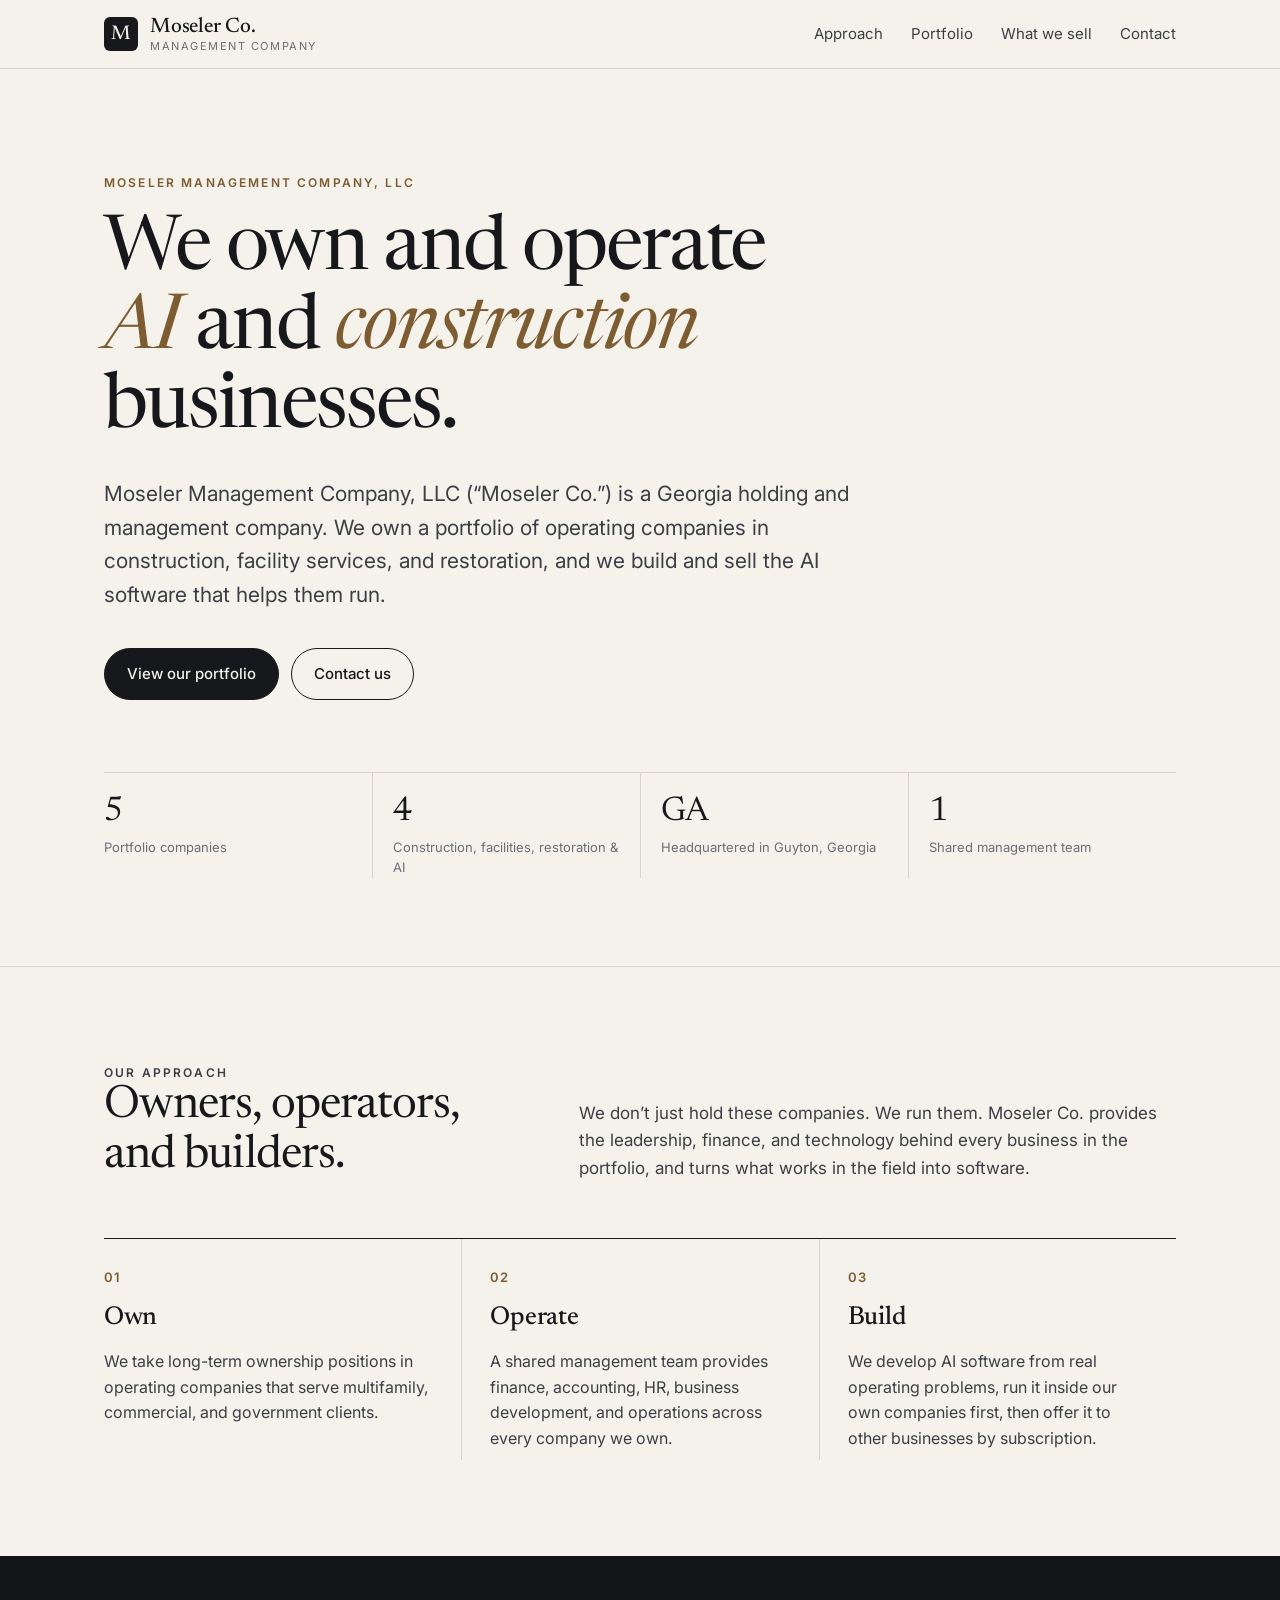
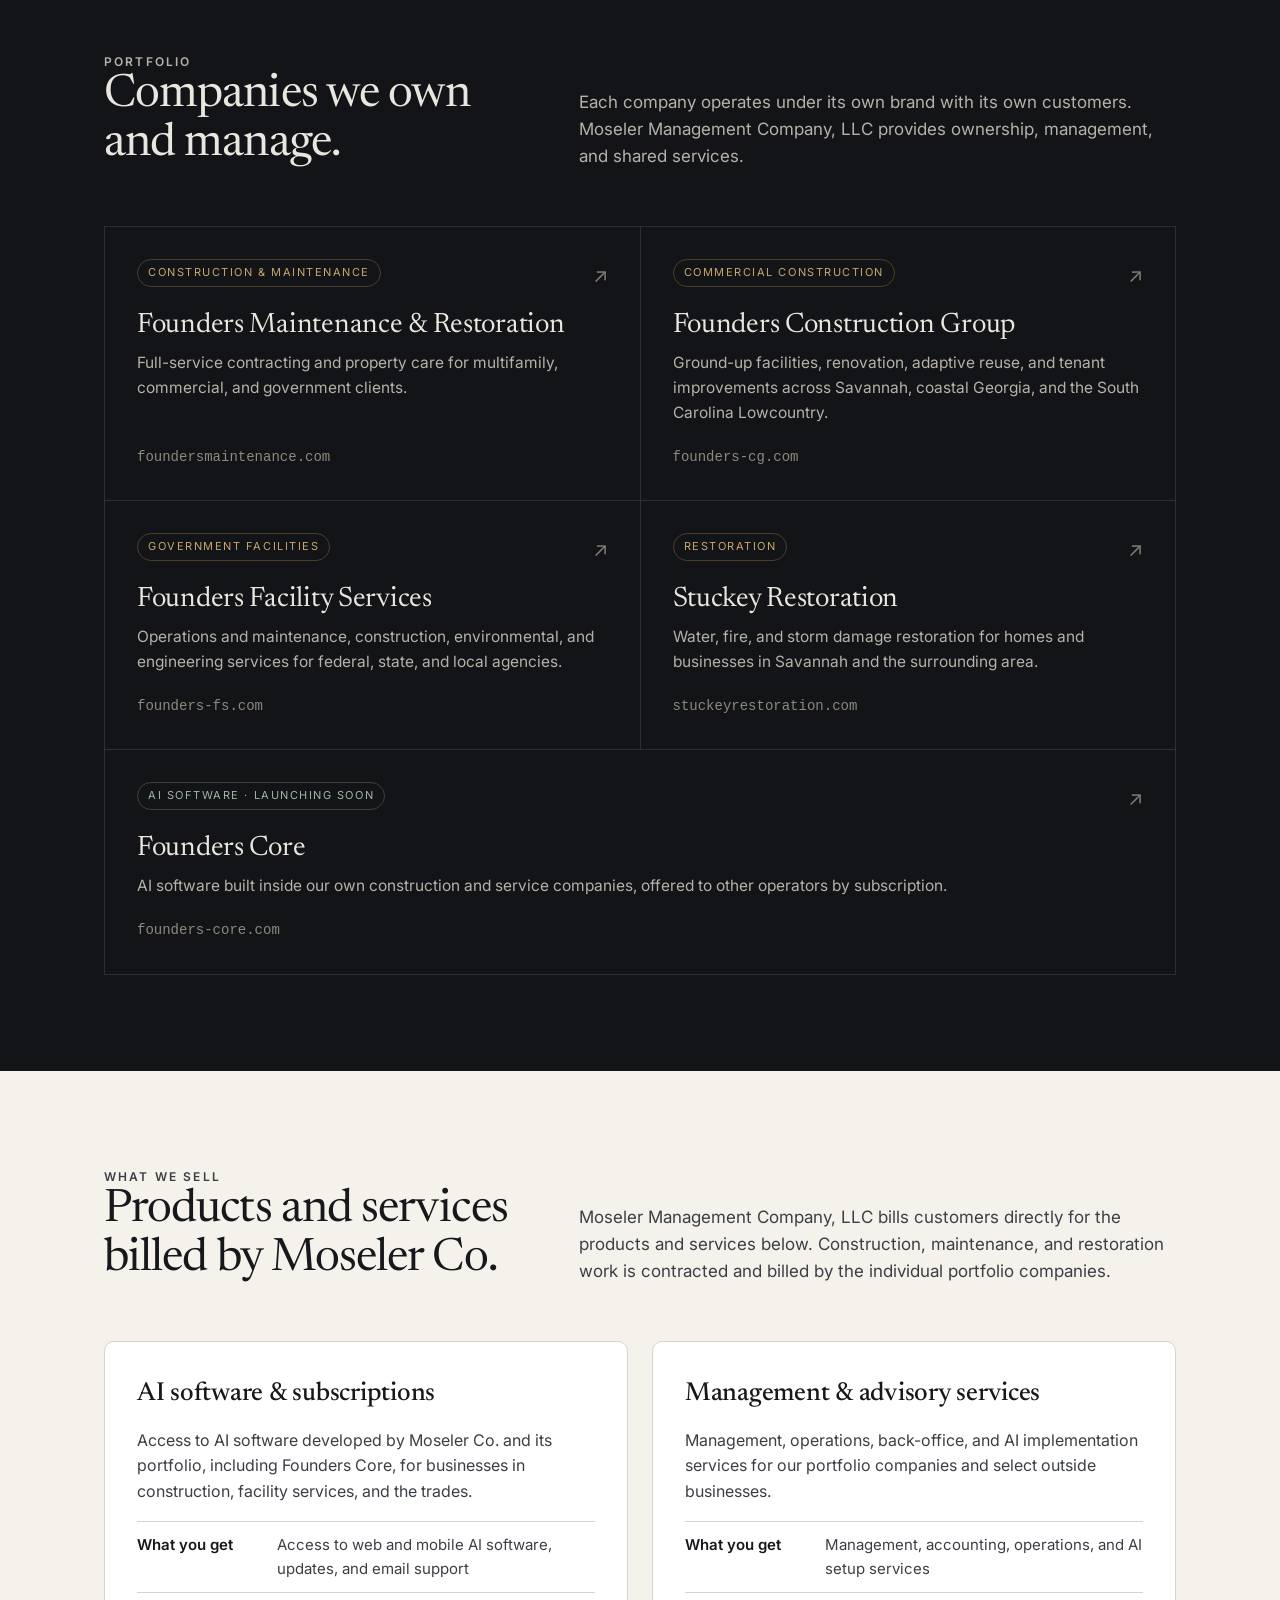
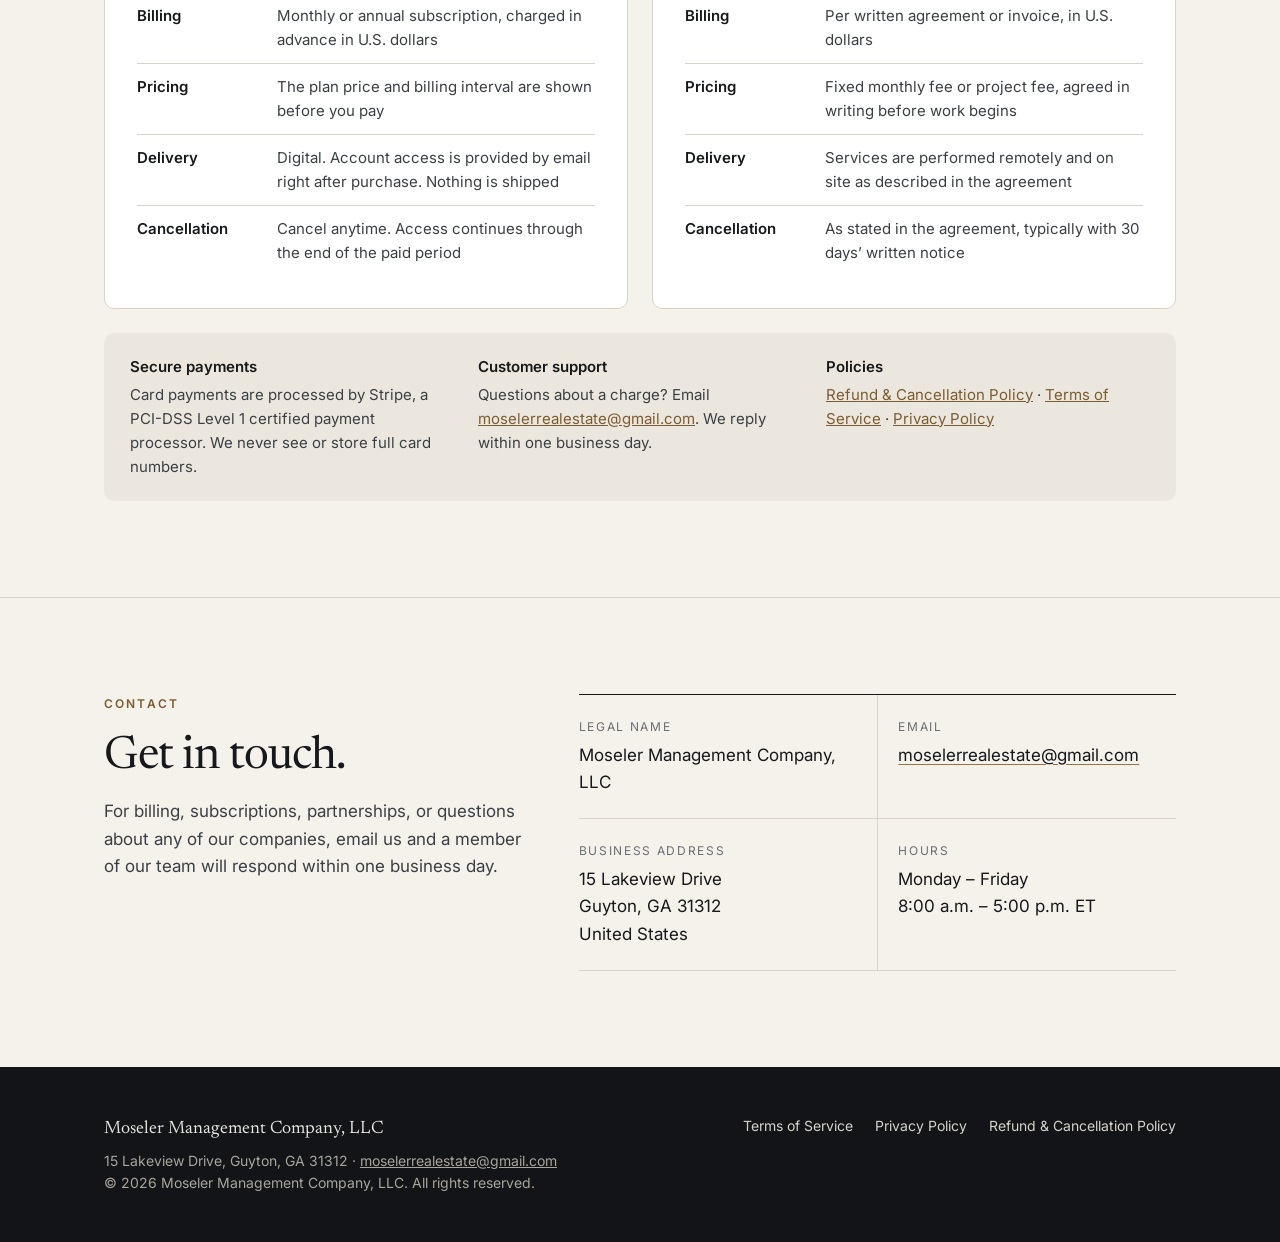
==== index.html @ 15c562a0 "Launch moselerco.com" ====
<!doctype html>
<html lang="en">
<head>
  <meta charset="utf-8">
  <meta name="viewport" content="width=device-width, initial-scale=1">
  <title>Moseler Management Company, LLC</title>
  <meta name="description" content="Moseler Management Company, LLC (Moseler Co.) owns and manages a portfolio of AI and construction businesses based in Georgia.">
  <link rel="icon" href="favicon.svg" type="image/svg+xml">
  <link rel="preconnect" href="https://fonts.googleapis.com">
  <link rel="preconnect" href="https://fonts.gstatic.com" crossorigin>
  <link href="https://fonts.googleapis.com/css2?family=Inter:wght@400;500;600&family=Newsreader:ital,opsz,wght@0,6..72,400;0,6..72,500;1,6..72,400&display=swap" rel="stylesheet">
  <link rel="stylesheet" href="styles.css">
</head>
<body>

<header class="site-header">
  <div class="wrap">
    <a class="brand" href="./" aria-label="Moseler Management Company home">
      <span class="brand-mark">M</span>
      <span class="brand-text">
        <span class="brand-name">Moseler Co.</span>
        <span class="brand-sub">Management Company</span>
      </span>
    </a>
    <nav class="nav" aria-label="Main">
      <a href="#approach">Approach</a>
      <a href="#portfolio">Portfolio</a>
      <a href="#offerings">What we sell</a>
      <a href="#contact">Contact</a>
    </nav>
  </div>
</header>

<main>
  <section class="hero">
    <div class="wrap">
      <p class="eyebrow">Moseler Management Company, LLC</p>
      <h1>We own and operate <em>AI</em> and <em>construction</em> businesses.</h1>
      <p class="lede">Moseler Management Company, LLC (&ldquo;Moseler Co.&rdquo;) is a Georgia holding and management company. We own a portfolio of operating companies in construction, facility services, and restoration, and we build and sell the AI software that helps them run.</p>
      <div class="actions">
        <a class="btn btn-primary" href="#portfolio">View our portfolio</a>
        <a class="btn btn-ghost" href="#contact">Contact us</a>
      </div>
      <div class="facts">
        <div class="fact"><div class="fact-num">5</div><div class="fact-label">Portfolio companies</div></div>
        <div class="fact"><div class="fact-num">4</div><div class="fact-label">Construction, facilities, restoration &amp; AI</div></div>
        <div class="fact"><div class="fact-num">GA</div><div class="fact-label">Headquartered in Guyton, Georgia</div></div>
        <div class="fact"><div class="fact-num">1</div><div class="fact-label">Shared management team</div></div>
      </div>
    </div>
  </section>

  <section id="approach">
    <div class="wrap">
      <div class="section-head">
        <div>
          <p class="eyebrow">Our approach</p>
          <h2>Owners, operators, and builders.</h2>
        </div>
        <p>We don&rsquo;t just hold these companies. We run them. Moseler Co. provides the leadership, finance, and technology behind every business in the portfolio, and turns what works in the field into software.</p>
      </div>
      <div class="pillars">
        <div class="pillar">
          <div class="pillar-num">01</div>
          <h3>Own</h3>
          <p>We take long-term ownership positions in operating companies that serve multifamily, commercial, and government clients.</p>
        </div>
        <div class="pillar">
          <div class="pillar-num">02</div>
          <h3>Operate</h3>
          <p>A shared management team provides finance, accounting, HR, business development, and operations across every company we own.</p>
        </div>
        <div class="pillar">
          <div class="pillar-num">03</div>
          <h3>Build</h3>
          <p>We develop AI software from real operating problems, run it inside our own companies first, then offer it to other businesses by subscription.</p>
        </div>
      </div>
    </div>
  </section>

  <section id="portfolio" class="portfolio">
    <div class="wrap">
      <div class="section-head">
        <div>
          <p class="eyebrow">Portfolio</p>
          <h2>Companies we own and manage.</h2>
        </div>
        <p>Each company operates under its own brand with its own customers. Moseler Management Company, LLC provides ownership, management, and shared services.</p>
      </div>
      <div class="companies">
        <a class="company" href="https://foundersmaintenance.com" target="_blank" rel="noopener">
          <div class="company-top"><span class="tag">Construction &amp; Maintenance</span><span class="arrow" aria-hidden="true">&nearr;</span></div>
          <h3>Founders Maintenance &amp; Restoration</h3>
          <p>Full-service contracting and property care for multifamily, commercial, and government clients.</p>
          <span class="domain">foundersmaintenance.com</span>
        </a>
        <a class="company" href="https://founders-cg.com" target="_blank" rel="noopener">
          <div class="company-top"><span class="tag">Commercial Construction</span><span class="arrow" aria-hidden="true">&nearr;</span></div>
          <h3>Founders Construction Group</h3>
          <p>Ground-up facilities, renovation, adaptive reuse, and tenant improvements across Savannah, coastal Georgia, and the South Carolina Lowcountry.</p>
          <span class="domain">founders-cg.com</span>
        </a>
        <a class="company" href="https://founders-fs.com" target="_blank" rel="noopener">
          <div class="company-top"><span class="tag">Government Facilities</span><span class="arrow" aria-hidden="true">&nearr;</span></div>
          <h3>Founders Facility Services</h3>
          <p>Operations and maintenance, construction, environmental, and engineering services for federal, state, and local agencies.</p>
          <span class="domain">founders-fs.com</span>
        </a>
        <a class="company" href="https://stuckeyrestoration.com" target="_blank" rel="noopener">
          <div class="company-top"><span class="tag">Restoration</span><span class="arrow" aria-hidden="true">&nearr;</span></div>
          <h3>Stuckey Restoration</h3>
          <p>Water, fire, and storm damage restoration for homes and businesses in Savannah and the surrounding area.</p>
          <span class="domain">stuckeyrestoration.com</span>
        </a>
        <a class="company wide" href="https://founders-core.com" target="_blank" rel="noopener">
          <div class="company-top"><span class="tag soon">AI Software &middot; Launching soon</span><span class="arrow" aria-hidden="true">&nearr;</span></div>
          <h3>Founders Core</h3>
          <p>AI software built inside our own construction and service companies, offered to other operators by subscription.</p>
          <span class="domain">founders-core.com</span>
        </a>
      </div>
    </div>
  </section>

  <section id="offerings">
    <div class="wrap">
      <div class="section-head">
        <div>
          <p class="eyebrow">What we sell</p>
          <h2>Products and services billed by Moseler Co.</h2>
        </div>
        <p>Moseler Management Company, LLC bills customers directly for the products and services below. Construction, maintenance, and restoration work is contracted and billed by the individual portfolio companies.</p>
      </div>
      <div class="offerings">
        <div class="offer">
          <h3>AI software &amp; subscriptions</h3>
          <p>Access to AI software developed by Moseler Co. and its portfolio, including Founders Core, for businesses in construction, facility services, and the trades.</p>
          <ul>
            <li><b>What you get</b><span>Access to web and mobile AI software, updates, and email support</span></li>
            <li><b>Billing</b><span>Monthly or annual subscription, charged in advance in U.S. dollars</span></li>
            <li><b>Pricing</b><span>The plan price and billing interval are shown before you pay</span></li>
            <li><b>Delivery</b><span>Digital. Account access is provided by email right after purchase. Nothing is shipped</span></li>
            <li><b>Cancellation</b><span>Cancel anytime. Access continues through the end of the paid period</span></li>
          </ul>
        </div>
        <div class="offer">
          <h3>Management &amp; advisory services</h3>
          <p>Management, operations, back-office, and AI implementation services for our portfolio companies and select outside businesses.</p>
          <ul>
            <li><b>What you get</b><span>Management, accounting, operations, and AI setup services</span></li>
            <li><b>Billing</b><span>Per written agreement or invoice, in U.S. dollars</span></li>
            <li><b>Pricing</b><span>Fixed monthly fee or project fee, agreed in writing before work begins</span></li>
            <li><b>Delivery</b><span>Services are performed remotely and on site as described in the agreement</span></li>
            <li><b>Cancellation</b><span>As stated in the agreement, typically with 30 days&rsquo; written notice</span></li>
          </ul>
        </div>
      </div>
      <div class="billing-note">
        <div><b>Secure payments</b>Card payments are processed by Stripe, a PCI-DSS Level 1 certified payment processor. We never see or store full card numbers.</div>
        <div><b>Customer support</b>Questions about a charge? Email <a href="mailto:moselerrealestate@gmail.com">moselerrealestate@gmail.com</a>. We reply within one business day.</div>
        <div><b>Policies</b><a href="refunds.html">Refund &amp; Cancellation Policy</a> &middot; <a href="terms.html">Terms of Service</a> &middot; <a href="privacy.html">Privacy Policy</a></div>
      </div>
    </div>
  </section>

  <section id="contact" class="contact">
    <div class="wrap contact-grid">
      <div>
        <p class="eyebrow">Contact</p>
        <h2>Get in touch.</h2>
        <p class="contact-intro">For billing, subscriptions, partnerships, or questions about any of our companies, email us and a member of our team will respond within one business day.</p>
      </div>
      <div class="contact-list">
        <div class="contact-item">
          <div class="contact-label">Legal name</div>
          <div class="contact-value">Moseler Management Company, LLC</div>
        </div>
        <div class="contact-item">
          <div class="contact-label">Email</div>
          <div class="contact-value"><a href="mailto:moselerrealestate@gmail.com">moselerrealestate@gmail.com</a></div>
        </div>
        <div class="contact-item">
          <div class="contact-label">Business address</div>
          <div class="contact-value">15 Lakeview Drive<br>Guyton, GA 31312<br>United States</div>
        </div>
        <div class="contact-item">
          <div class="contact-label">Hours</div>
          <div class="contact-value">Monday &ndash; Friday<br>8:00 a.m. &ndash; 5:00 p.m. ET</div>
        </div>
      </div>
    </div>
  </section>
</main>

<footer class="site-footer">
  <div class="wrap">
    <div>
      <div class="legal-name">Moseler Management Company, LLC</div>
      <div>15 Lakeview Drive, Guyton, GA 31312 &middot; <a href="mailto:moselerrealestate@gmail.com" style="color:inherit">moselerrealestate@gmail.com</a></div>
      <div>&copy; <span id="yr">2026</span> Moseler Management Company, LLC. All rights reserved.</div>
    </div>
    <nav class="footer-links" aria-label="Legal">
      <a href="terms.html">Terms of Service</a>
      <a href="privacy.html">Privacy Policy</a>
      <a href="refunds.html">Refund &amp; Cancellation Policy</a>
    </nav>
  </div>
</footer>

<script>document.getElementById('yr').textContent = new Date().getFullYear();</script>
</body>
</html>
---- styles.css ----
:root {
  --paper: #f5f2ec;
  --paper-2: #ece7de;
  --ink: #16181b;
  --ink-2: #3b3f45;
  --muted: #6b6f75;
  --line: #d9d3c8;
  --brass: #9a7440;
  --brass-2: #7c5c30;
  --night: #121417;
  --night-2: #1b1e22;
  --night-line: #2c3036;
  --serif: "Newsreader", Georgia, "Times New Roman", serif;
  --sans: "Inter", -apple-system, BlinkMacSystemFont, "Segoe UI", Roboto, sans-serif;
  --wrap: 1120px;
}

* { box-sizing: border-box; }
html { -webkit-text-size-adjust: 100%; scroll-behavior: smooth; }
body {
  margin: 0;
  background: var(--paper);
  color: var(--ink);
  font-family: var(--sans);
  font-size: 17px;
  line-height: 1.6;
  -webkit-font-smoothing: antialiased;
}
img { max-width: 100%; display: block; }
a { color: inherit; }
.wrap { max-width: var(--wrap); margin: 0 auto; padding: 0 24px; }

/* Header */
.site-header {
  position: sticky; top: 0; z-index: 10;
  background: rgba(245, 242, 236, 0.92);
  backdrop-filter: saturate(140%) blur(8px);
  -webkit-backdrop-filter: saturate(140%) blur(8px);
  border-bottom: 1px solid var(--line);
}
.site-header .wrap { display: flex; align-items: center; justify-content: space-between; height: 68px; gap: 16px; }
.brand { display: flex; align-items: center; gap: 12px; text-decoration: none; }
.brand-mark {
  width: 34px; height: 34px; border-radius: 6px; background: var(--ink); color: var(--paper);
  display: grid; place-items: center; font-family: var(--serif); font-size: 20px; font-weight: 500; letter-spacing: -0.02em;
}
.brand-text { display: flex; flex-direction: column; line-height: 1.1; }
.brand-name { font-family: var(--serif); font-size: 21px; font-weight: 500; letter-spacing: -0.01em; }
.brand-sub { font-size: 11px; letter-spacing: 0.14em; text-transform: uppercase; color: var(--muted); }
.nav { display: flex; gap: 28px; font-size: 15px; }
.nav a { text-decoration: none; color: var(--ink-2); }
.nav a:hover { color: var(--ink); }

/* Hero */
.hero { padding: 104px 0 88px; border-bottom: 1px solid var(--line); }
.eyebrow { font-size: 12px; letter-spacing: 0.18em; text-transform: uppercase; color: var(--brass-2); font-weight: 600; margin: 0 0 20px; }
.hero h1 {
  font-family: var(--serif); font-weight: 400; font-size: clamp(40px, 6.2vw, 76px);
  line-height: 1.04; letter-spacing: -0.025em; margin: 0 0 28px; max-width: 16ch;
}
.hero h1 em { font-style: italic; color: var(--brass-2); }
.hero p.lede { font-size: clamp(18px, 2vw, 21px); color: var(--ink-2); max-width: 60ch; margin: 0 0 36px; }
.actions { display: flex; flex-wrap: wrap; gap: 12px; }
.btn {
  display: inline-flex; align-items: center; gap: 8px; padding: 13px 22px; border-radius: 999px;
  font-size: 15px; font-weight: 500; text-decoration: none; border: 1px solid var(--ink);
}
.btn-primary { background: var(--ink); color: var(--paper); }
.btn-primary:hover { background: #000; }
.btn-ghost { color: var(--ink); }
.btn-ghost:hover { background: var(--paper-2); }

.facts { display: grid; grid-template-columns: repeat(4, 1fr); gap: 0; margin-top: 72px; border-top: 1px solid var(--line); }
.fact { padding: 22px 20px 0 0; }
.fact + .fact { padding-left: 20px; border-left: 1px solid var(--line); }
.fact-num { font-family: var(--serif); font-size: 34px; line-height: 1; letter-spacing: -0.02em; }
.fact-label { font-size: 13px; color: var(--muted); margin-top: 8px; }

/* Sections */
section { padding: 96px 0; }
.section-head { display: grid; grid-template-columns: 1fr 1.4fr; gap: 48px; margin-bottom: 56px; align-items: end; }
.section-head h2 {
  font-family: var(--serif); font-weight: 400; font-size: clamp(32px, 4vw, 46px);
  line-height: 1.08; letter-spacing: -0.02em; margin: 0;
}
.section-head p { margin: 0; color: var(--ink-2); max-width: 58ch; }

/* Approach */
.pillars { display: grid; grid-template-columns: repeat(3, 1fr); gap: 0; border-top: 1px solid var(--ink); }
.pillar { padding: 28px 28px 8px 0; }
.pillar + .pillar { padding-left: 28px; border-left: 1px solid var(--line); }
.pillar-num { font-size: 13px; color: var(--brass-2); font-weight: 600; letter-spacing: 0.08em; }
.pillar h3 { font-family: var(--serif); font-weight: 500; font-size: 26px; margin: 10px 0 10px; letter-spacing: -0.01em; }
.pillar p { margin: 0; color: var(--ink-2); font-size: 16px; }

/* Portfolio */
.portfolio { background: var(--night); color: #e9e6e0; }
.portfolio .section-head p { color: #b6b2aa; }
.portfolio .eyebrow { color: #c9a56f; }
.companies { display: grid; grid-template-columns: repeat(2, 1fr); gap: 1px; background: var(--night-line); border: 1px solid var(--night-line); }
.company {
  background: var(--night); padding: 32px; text-decoration: none; color: inherit;
  display: flex; flex-direction: column; min-height: 230px; transition: background 0.15s ease;
}
a.company:hover { background: var(--night-2); }
.company-top { display: flex; justify-content: space-between; align-items: flex-start; gap: 16px; margin-bottom: 18px; }
.tag {
  font-size: 11px; letter-spacing: 0.14em; text-transform: uppercase; color: #c9a56f;
  border: 1px solid #4a3f2e; border-radius: 999px; padding: 4px 10px; white-space: nowrap;
}
.tag.soon { color: #9fb7a4; border-color: #34463a; }
.arrow { font-size: 20px; color: #7d7970; transition: transform 0.15s ease, color 0.15s ease; }
a.company:hover .arrow { transform: translate(3px, -3px); color: #e9e6e0; }
.company h3 { font-family: var(--serif); font-weight: 400; font-size: 28px; line-height: 1.15; margin: 0 0 10px; letter-spacing: -0.01em; }
.company p { margin: 0 0 20px; color: #b6b2aa; font-size: 15.5px; }
.company .domain { margin-top: auto; font-size: 14px; color: #8d897f; font-family: ui-monospace, SFMono-Regular, Menlo, monospace; }
.company.wide { grid-column: 1 / -1; min-height: 0; }

/* Offerings */
.offerings { display: grid; grid-template-columns: repeat(2, 1fr); gap: 24px; }
.offer { background: #fff; border: 1px solid var(--line); border-radius: 10px; padding: 32px; }
.offer h3 { font-family: var(--serif); font-weight: 500; font-size: 26px; margin: 0 0 12px; letter-spacing: -0.01em; }
.offer p { margin: 0 0 16px; color: var(--ink-2); font-size: 16px; }
.offer ul { margin: 0; padding: 0; list-style: none; border-top: 1px solid var(--line); }
.offer li { padding: 11px 0; border-bottom: 1px solid var(--line); font-size: 15px; color: var(--ink-2); display: flex; gap: 12px; }
.offer li:last-child { border-bottom: 0; }
.offer li b { color: var(--ink); font-weight: 600; min-width: 128px; }
.billing-note {
  margin-top: 24px; padding: 22px 26px; border-radius: 10px; background: var(--paper-2);
  font-size: 15px; color: var(--ink-2); display: grid; grid-template-columns: repeat(3, 1fr); gap: 24px;
}
.billing-note b { display: block; color: var(--ink); font-weight: 600; margin-bottom: 4px; }
.billing-note a { color: var(--brass-2); }

/* Contact */
.contact { border-top: 1px solid var(--line); }
.contact-grid { display: grid; grid-template-columns: 1fr 1.4fr; gap: 48px; }
.contact h2 { font-family: var(--serif); font-weight: 400; font-size: clamp(32px, 4vw, 46px); line-height: 1.08; letter-spacing: -0.02em; margin: 0 0 16px; }
.contact-intro { color: var(--ink-2); margin: 0; }
.contact-list { display: grid; grid-template-columns: repeat(2, 1fr); gap: 0; border-top: 1px solid var(--ink); }
.contact-item { padding: 22px 20px 22px 0; border-bottom: 1px solid var(--line); }
.contact-item:nth-child(even) { padding-left: 20px; border-left: 1px solid var(--line); }
.contact-label { font-size: 12px; letter-spacing: 0.14em; text-transform: uppercase; color: var(--muted); margin-bottom: 6px; }
.contact-value { font-size: 17px; }
.contact-value a { color: var(--ink); text-decoration-color: var(--brass); text-underline-offset: 3px; }

/* Footer */
.site-footer { background: var(--night); color: #a9a59d; font-size: 14px; padding: 48px 0; }
.site-footer .wrap { display: flex; flex-wrap: wrap; justify-content: space-between; gap: 24px; }
.site-footer .legal-name { color: #e9e6e0; font-family: var(--serif); font-size: 18px; margin-bottom: 6px; }
.footer-links { display: flex; flex-wrap: wrap; gap: 22px; align-items: flex-start; }
.footer-links a { color: #d6d2ca; text-decoration: none; }
.footer-links a:hover { color: #fff; text-decoration: underline; }

/* Legal pages */
.legal { padding: 72px 0 96px; }
.legal .wrap { max-width: 780px; }
.legal h1 { font-family: var(--serif); font-weight: 400; font-size: clamp(36px, 5vw, 52px); letter-spacing: -0.02em; line-height: 1.08; margin: 0 0 12px; }
.legal .updated { color: var(--muted); font-size: 14px; margin: 0 0 40px; padding-bottom: 28px; border-bottom: 1px solid var(--line); }
.legal h2 { font-family: var(--serif); font-weight: 500; font-size: 24px; letter-spacing: -0.01em; margin: 40px 0 10px; }
.legal p, .legal li { color: var(--ink-2); }
.legal ul { padding-left: 20px; }
.legal li { margin-bottom: 6px; }
.legal a { color: var(--brass-2); }
.legal .callout { background: #fff; border: 1px solid var(--line); border-radius: 10px; padding: 20px 24px; margin: 24px 0; }
.legal .callout p { margin: 0; }
.back { display: inline-block; font-size: 14px; color: var(--muted); text-decoration: none; margin-bottom: 28px; }
.back:hover { color: var(--ink); }

/* Responsive */
@media (max-width: 900px) {
  .section-head, .contact-grid { grid-template-columns: 1fr; gap: 20px; }
  .pillars { grid-template-columns: 1fr; }
  .pillar, .pillar + .pillar { padding: 24px 0; border-left: 0; }
  .pillar + .pillar { border-top: 1px solid var(--line); }
  .offerings { grid-template-columns: 1fr; }
  .billing-note { grid-template-columns: 1fr; gap: 16px; }
  .facts { grid-template-columns: repeat(2, 1fr); }
  .fact:nth-child(3) { border-left: 0; padding-left: 0; }
  .fact { padding-bottom: 20px; }
}
@media (max-width: 680px) {
  body { font-size: 16px; }
  .wrap { padding: 0 16px; }
  .nav { display: none; }
  .hero { padding: 64px 0 56px; }
  section { padding: 64px 0; }
  .companies { grid-template-columns: 1fr; }
  .company { padding: 24px; min-height: 0; }
  .company h3 { font-size: 24px; }
  .offer { padding: 24px; }
  .offer li { flex-direction: column; gap: 2px; }
  .contact-list { grid-template-columns: 1fr; }
  .contact-item:nth-child(even) { padding-left: 0; border-left: 0; }
  .facts { margin-top: 48px; }
}
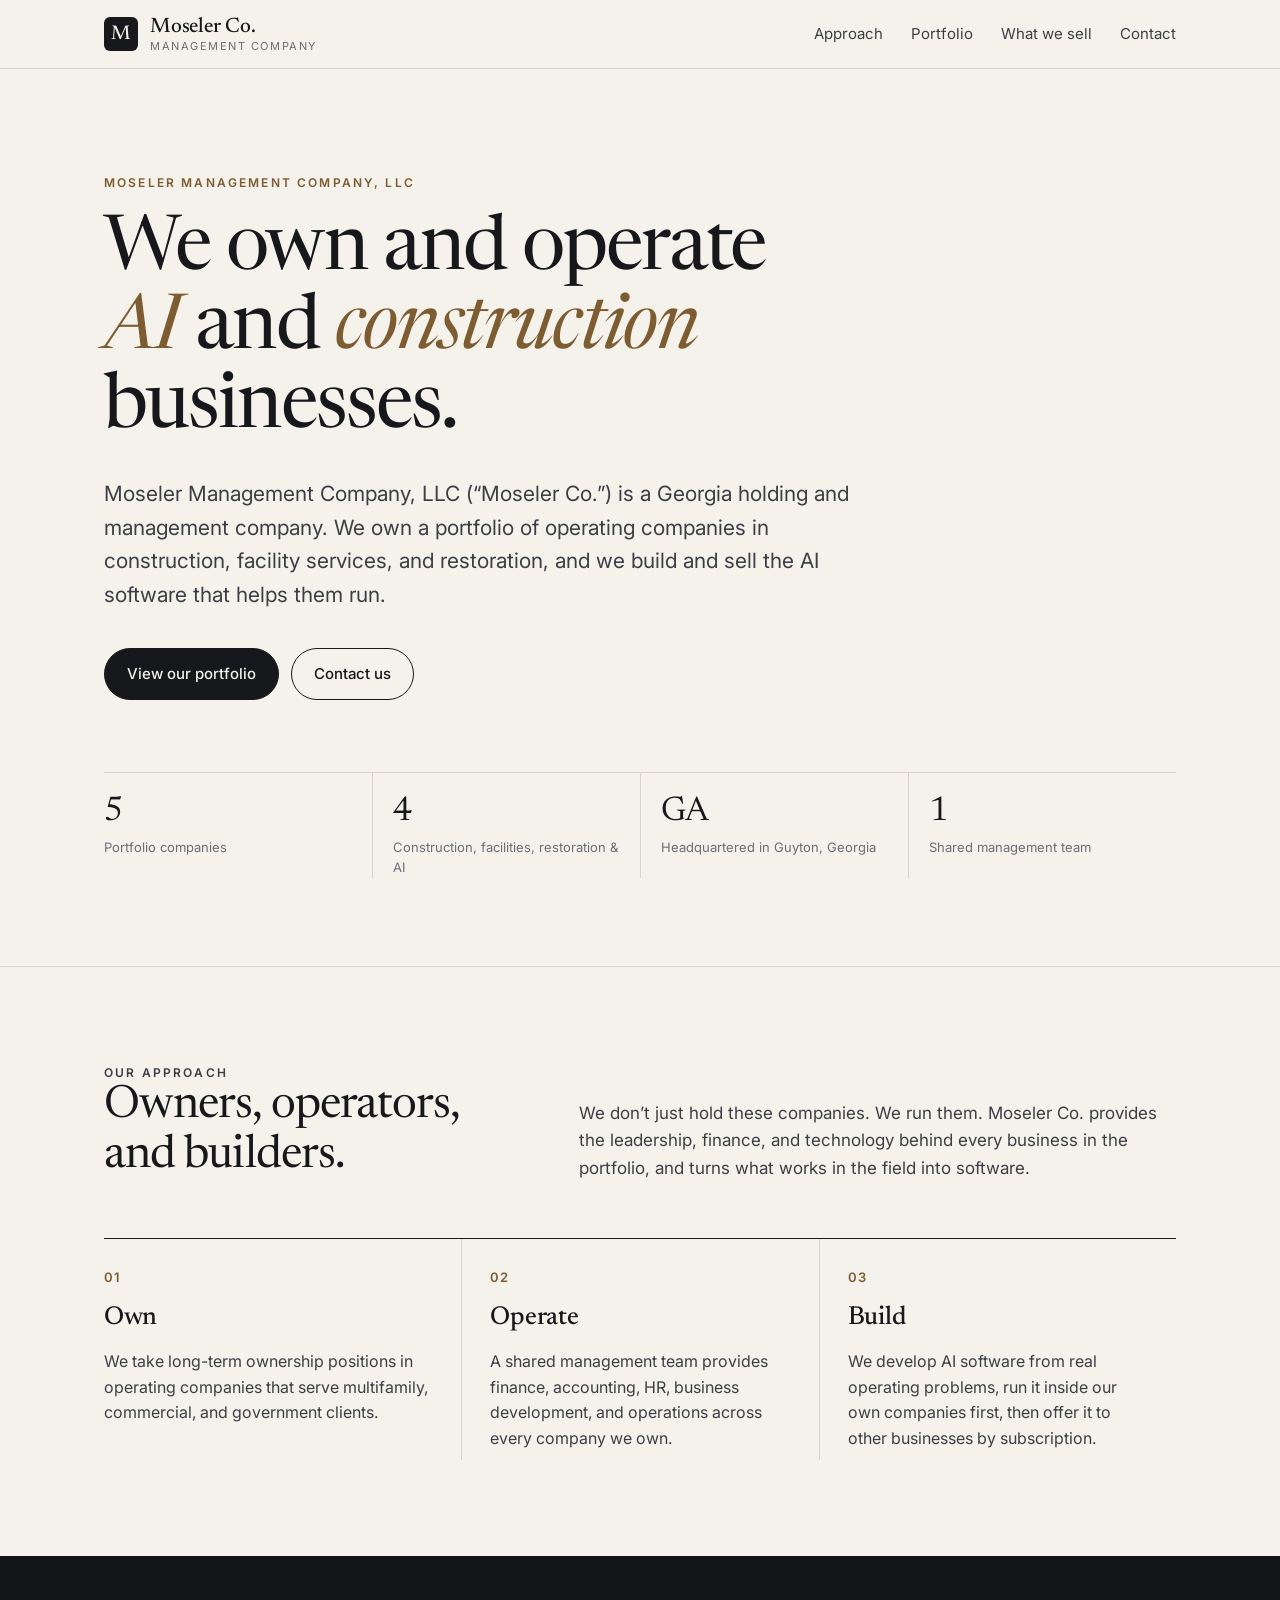
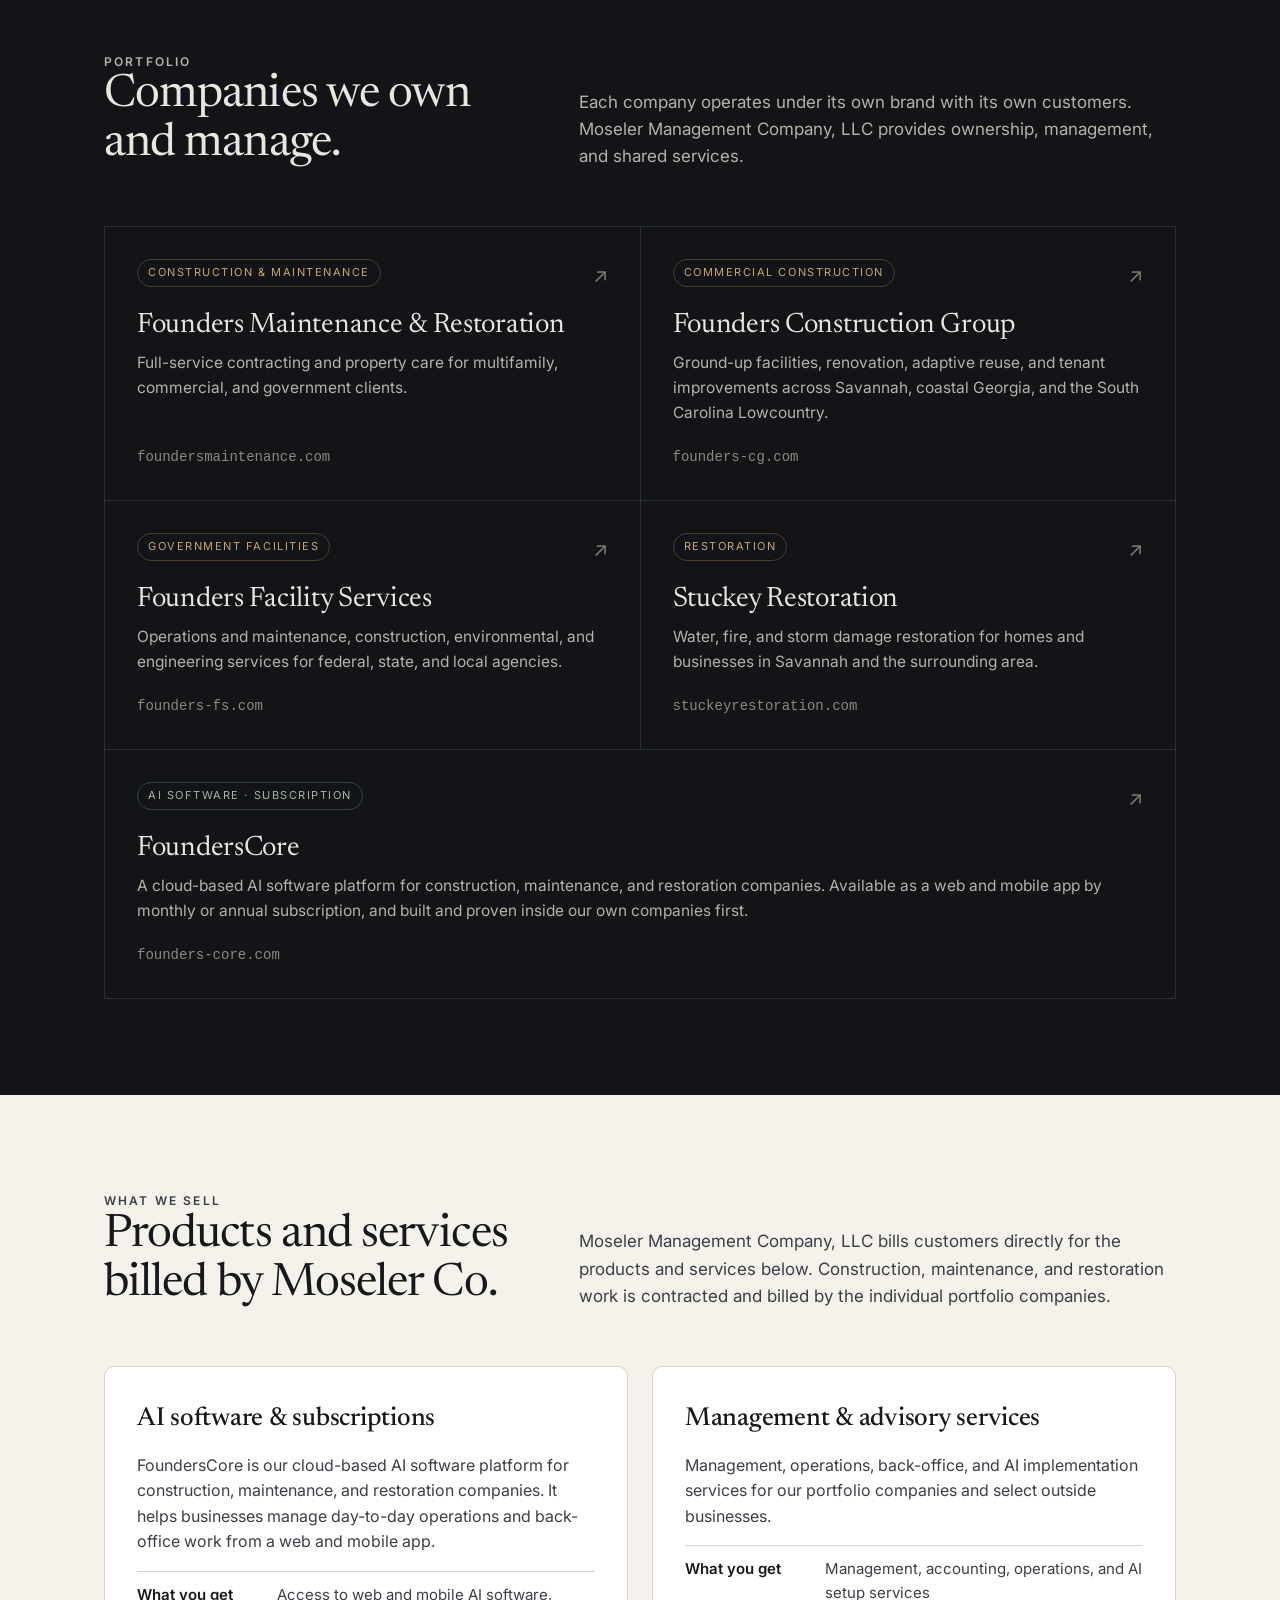
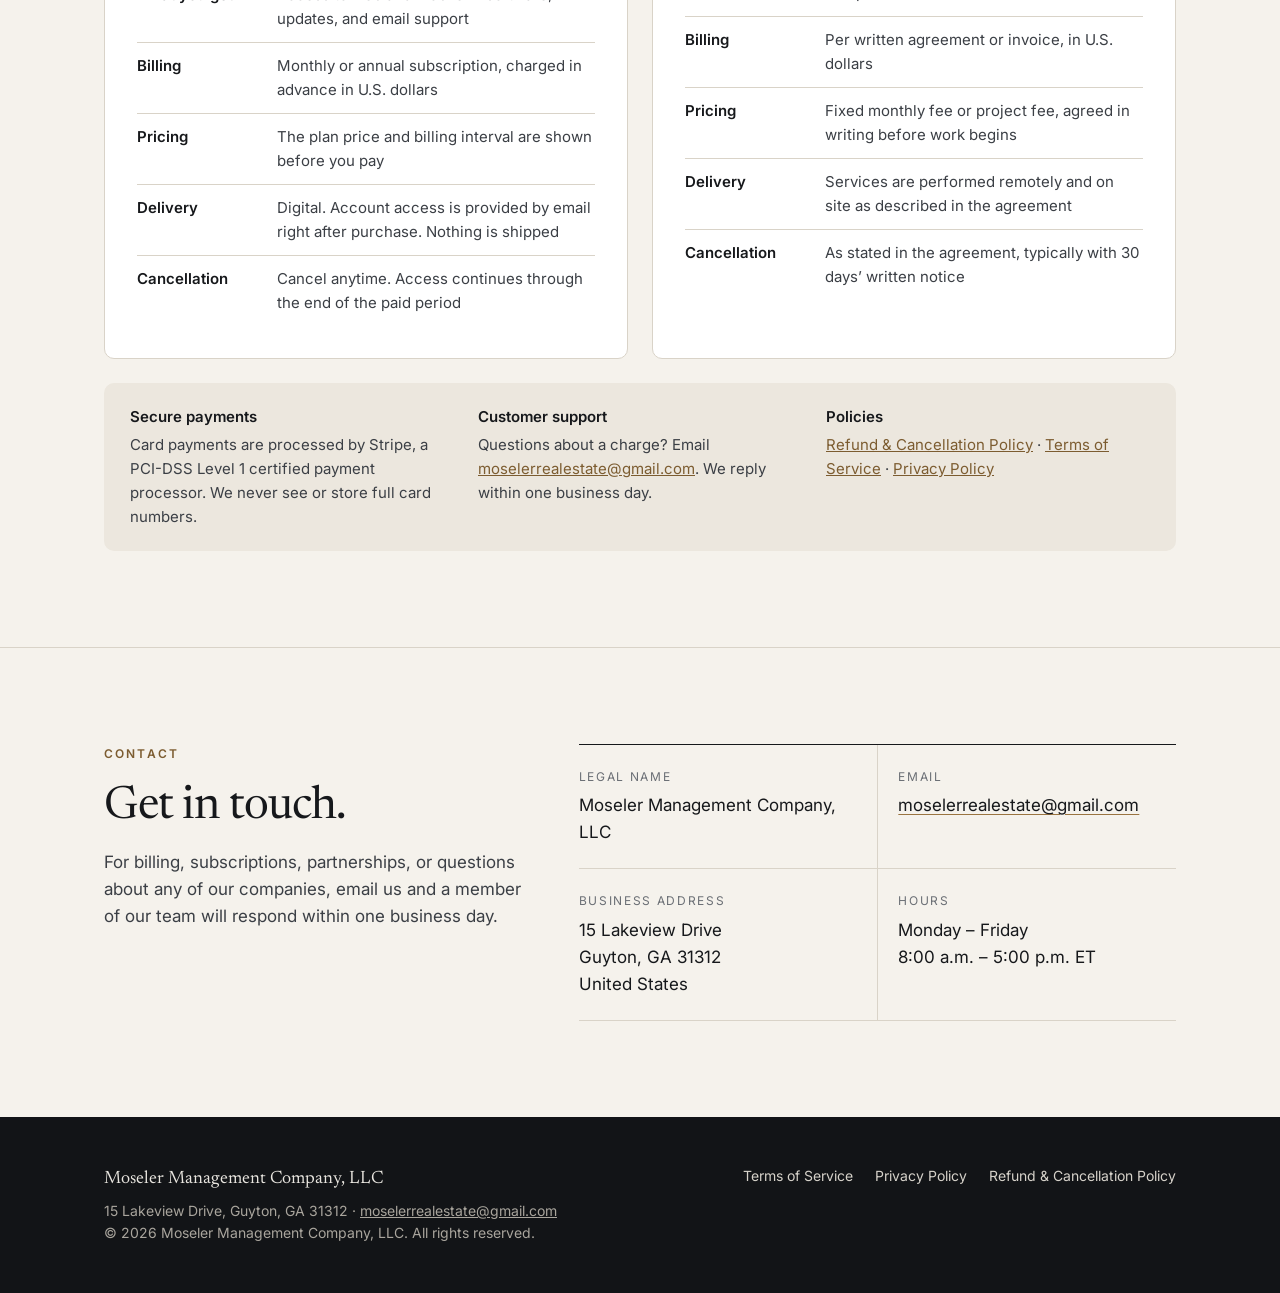
==== commit ac1bfc4b: "Rename to FoundersCore and align product description" ====
--- a/index.html
+++ b/index.html
@@ -114,9 +114,9 @@
           <span class="domain">stuckeyrestoration.com</span>
         </a>
         <a class="company wide" href="https://founders-core.com" target="_blank" rel="noopener">
-          <div class="company-top"><span class="tag soon">AI Software &middot; Launching soon</span><span class="arrow" aria-hidden="true">&nearr;</span></div>
-          <h3>Founders Core</h3>
-          <p>AI software built inside our own construction and service companies, offered to other operators by subscription.</p>
+          <div class="company-top"><span class="tag soon">AI Software &middot; Subscription</span><span class="arrow" aria-hidden="true">&nearr;</span></div>
+          <h3>FoundersCore</h3>
+          <p>A cloud-based AI software platform for construction, maintenance, and restoration companies. Available as a web and mobile app by monthly or annual subscription, and built and proven inside our own companies first.</p>
           <span class="domain">founders-core.com</span>
         </a>
       </div>
@@ -135,7 +135,7 @@
       <div class="offerings">
         <div class="offer">
           <h3>AI software &amp; subscriptions</h3>
-          <p>Access to AI software developed by Moseler Co. and its portfolio, including Founders Core, for businesses in construction, facility services, and the trades.</p>
+          <p>FoundersCore is our cloud-based AI software platform for construction, maintenance, and restoration companies. It helps businesses manage day-to-day operations and back-office work from a web and mobile app.</p>
           <ul>
             <li><b>What you get</b><span>Access to web and mobile AI software, updates, and email support</span></li>
             <li><b>Billing</b><span>Monthly or annual subscription, charged in advance in U.S. dollars</span></li>
